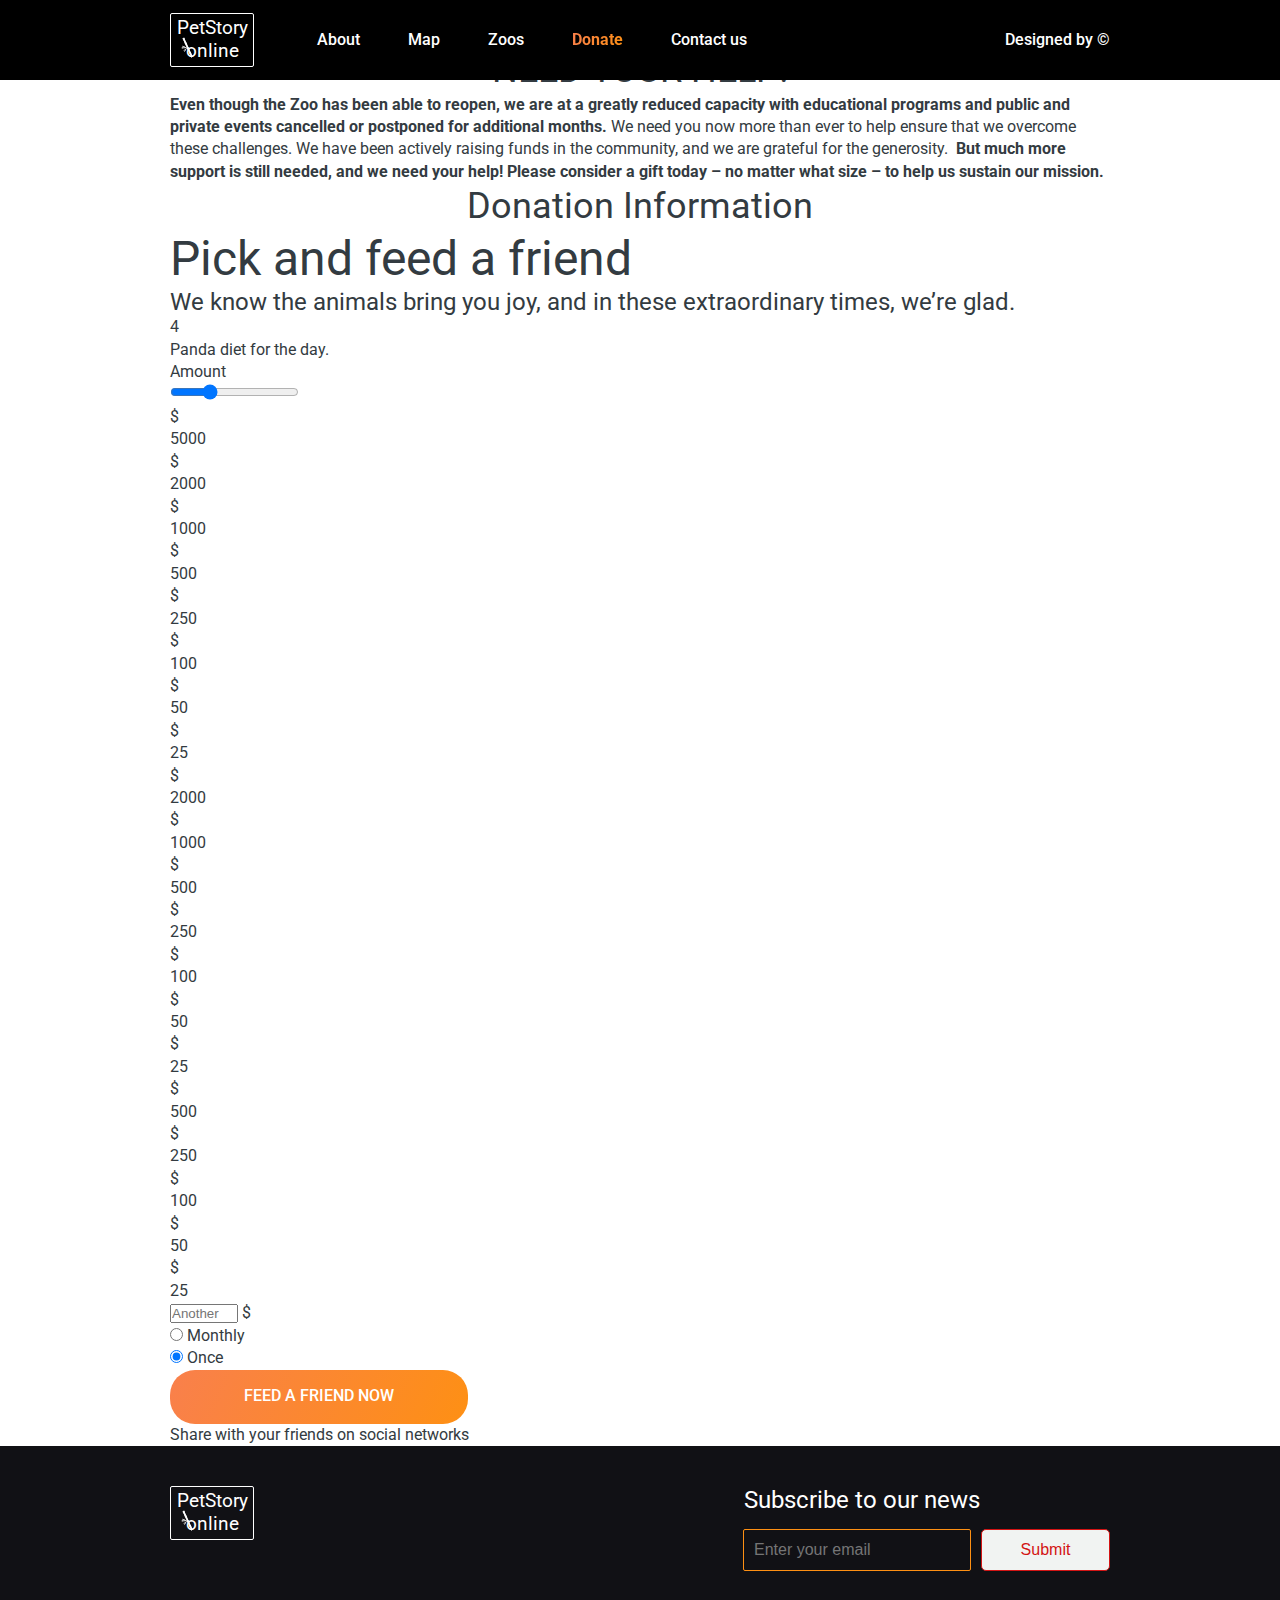
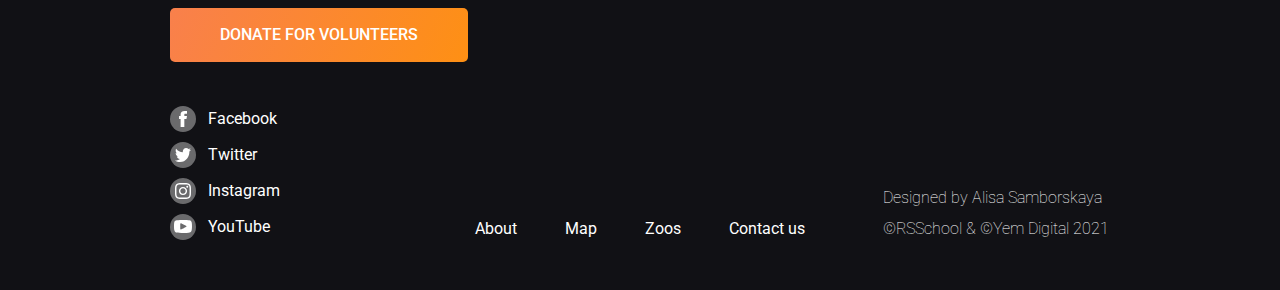
==== pages/donate/index.html @ 8df13113 "feat: add all html files" ====
<!DOCTYPE html>
<html lang="en">
<head>
    <meta charset="UTF-8">
    <meta http-equiv="X-UA-Compatible" content="IE=edge">
    <meta name="viewport" content="width=device-width, initial-scale=1.0">
    <link rel="preconnect" href="https://fonts.googleapis.com">
    <link rel="preconnect" href="https://fonts.gstatic.com" crossorigin>
    <link href="https://fonts.googleapis.com/css2?family=Roboto:ital,wght@0,100;0,300;0,400;0,500;1,700&display=swap" rel="stylesheet">
    <link rel="stylesheet" href="../../assets/styles/common.css">
    <link rel="stylesheet" href="../donate/style.css">
    <title>PetStory - Donate</title>
    <meta name="description" content="PetStory - online zoo with great and fun animals to watch">
    <link rel="icon" type="image/png" href="../../assets/favicon.ico">
</head>
<body>
    <header>
        <div class="wrapper">
            <div class="header-box">
                <div class="logo-mobile">
                    <a href="https://balaxon.github.io/online-zoo/pages/main/">PetStory online</a>
                </div>
                <div class="logo_and_menu">
                    <div class="nav-wrapper">
                        <div class="logo">
                            <span class="logo-text"><a href="https://balaxon.github.io/online-zoo/pages/main/"><div class="logo-bamboo"></div><h1>PetStory online</h1></a></span>
                        </div>
                        <div class="nav-and-designed">
                            <nav class="nav header-nav">
                                <li class="nav-item"><span class="nav-text"><a href="https://balaxon.github.io/online-zoo/pages/main/">About</a></span></li>
                                <li class="nav-item"><span class="nav-text"><a href="#">Map</a></span></li>
                                <li class="nav-item"><span class="nav-text"><a href="#">Zoos</a></span></li>
                                <li class="nav-item"><span class="nav-text active-page"><a href="#">Donate</a></span></li>
                                <li class="nav-item"><span class="nav-text"><a href="balaxon.github.io">Contact us</a></span></li>
                            </nav>
                            <div class="designed-text">
                                <a class="designed-link" href="https://www.figma.com/file/ypzT9idgAILaSRVRmDAJxn/online-zoo-3-weeks">Designed by ©</a>
                            </div>
                        </div>
                    </div>
                </div>
                <button class="burger"></button>
            </div>
        </div>
    </header>
    <main>
        <section class="header-filler"></section>
        <section class="page-logo"></section>
        <section class="donate">
            <div class="wrapper">
                <div class="donate-box">
                    <h3 class="donate-box-h3">THE ZOO HAS OFFICIALLY REOPENED BUT WE STILL NEED YOUR HELP!</h3>
                    <p>
                        <b>Even though the Zoo has been able to reopen, we are at a greatly reduced capacity with educational programs and public and private events cancelled or postponed for additional months.</b>
                        We need you now more than ever to help ensure that we overcome these challenges. We have been actively raising funds in the community, and we are grateful for the generosity.
                        <b>&nbspBut much more support is still needed, and we need your help! Please consider a gift today – no matter what size – to help us sustain our mission.</b>
                    </p>
                    <h3 class="donate-box-h3-2">Donation Information</h3>
                    <div class="donate-box-form">
                        <h2>Pick and feed a friend</h2>
                        <span class="subtitle">We know the animals bring you joy, and in these extraordinary times, we’re glad.</span>
                        <div class="feed-days-box">
                            <div class="feed-days-number-box">
                                <div class="feed-days-number">4</div>
                                <div class="feed-days-box-text"><span class="feed-days-animal-name">Panda</span> diet for the day.</div>
                            </div>
                            <div class="feed-days-splitter"></div>
                            <div class="feed-days-animal-image"></div>
                        </div>
                        <span class="feed-days-amount-text">Amount</span>
                        <form class="feed-days-donate-form" action="">
                            <div class="feed-days-range-background range-background-desktop range-disabled">
                                <div class="feed-days-range-line"></div>
                                <ul class="feed-days-range-points">
                                    <li class="range-point1"></li>
                                    <li class="range-point2"></li>
                                    <li class="range-point3"></li>
                                    <li class="range-point4"></li>
                                    <li class="range-point5"></li>
                                    <li class="range-point6"></li>
                                    <li class="range-point7"></li>
                                    <li class="range-point8"></li>
                                </ul>
                            </div>
                            <div class="feed-days-range-background range-background-desktop-small range-disabled">
                                <div class="feed-days-range-line"></div>
                                <ul class="feed-days-range-points">
                                    <li class="range-point1"></li>
                                    <li class="range-point2"></li>
                                    <li class="range-point3"></li>
                                    <li class="range-point4"></li>
                                    <li class="range-point5"></li>
                                    <li class="range-point6"></li>
                                    <li class="range-point7"></li>
                                </ul>
                            </div>
                            <div class="feed-days-range-background range-background-tablet range-disabled">
                                <div class="feed-days-range-line"></div>
                                <ul class="feed-days-range-points">
                                    <li class="range-point1"></li>
                                    <li class="range-point2"></li>
                                    <li class="range-point3"></li>
                                    <li class="range-point4"></li>
                                    <li class="range-point5"></li>
                                </ul>
                            </div>
                            <input class="donate-range-input" type="range" min="0" max="7" value="2">
                            <ul class="feed-days-range-dollars range-dollars-desktop range-disabled">
                                <li class="feed-days-range-donate-summ range-summ1">
                                    <div class="feed-days-range-dollar-logo">$</div>
                                    <span class="feed-days-range-summ">5000</span>
                                </li>
                                <li class="feed-days-range-donate-summ range-summ2">
                                    <div class="feed-days-range-dollar-logo">$</div>
                                    <span class="feed-days-range-summ">2000</span>
                                </li>
                                <li class="feed-days-range-donate-summ range-summ4">
                                    <div class="feed-days-range-dollar-logo">$</div>
                                    <span class="feed-days-range-summ">1000</span>
                                </li>
                                <li class="feed-days-range-donate-summ range-summ4">
                                    <div class="feed-days-range-dollar-logo">$</div>
                                    <span class="feed-days-range-summ">500</span>
                                </li>
                                <li class="feed-days-range-donate-summ range-summ5">
                                    <div class="feed-days-range-dollar-logo">$</div>
                                    <span class="feed-days-range-summ">250</span>
                                </li>
                                <li class="feed-days-range-donate-summ range-summ6">
                                    <div class="feed-days-range-dollar-logo">$</div>
                                    <span class="feed-days-range-summ">100</span>
                                </li>
                                <li class="feed-days-range-donate-summ range-summ7">
                                    <div class="feed-days-range-dollar-logo">$</div>
                                    <span class="feed-days-range-summ">50</span>
                                </li>
                                <li class="feed-days-range-donate-summ range-summ8">
                                    <div class="feed-days-range-dollar-logo">$</div>
                                    <span class="feed-days-range-summ">25</span>
                                </li>
                            </ul>
                            <ul class="feed-days-range-dollars range-dollars-desktop-small">
                                <li class="feed-days-range-donate-summ range-summ2">
                                    <div class="feed-days-range-dollar-logo">$</div>
                                    <span class="feed-days-range-summ">2000</span>
                                </li>
                                <li class="feed-days-range-donate-summ range-summ4">
                                    <div class="feed-days-range-dollar-logo">$</div>
                                    <span class="feed-days-range-summ">1000</span>
                                </li>
                                <li class="feed-days-range-donate-summ range-summ4">
                                    <div class="feed-days-range-dollar-logo">$</div>
                                    <span class="feed-days-range-summ">500</span>
                                </li>
                                <li class="feed-days-range-donate-summ range-summ5">
                                    <div class="feed-days-range-dollar-logo">$</div>
                                    <span class="feed-days-range-summ">250</span>
                                </li>
                                <li class="feed-days-range-donate-summ range-summ6">
                                    <div class="feed-days-range-dollar-logo">$</div>
                                    <span class="feed-days-range-summ">100</span>
                                </li>
                                <li class="feed-days-range-donate-summ range-summ7">
                                    <div class="feed-days-range-dollar-logo">$</div>
                                    <span class="feed-days-range-summ">50</span>
                                </li>
                                <li class="feed-days-range-donate-summ range-summ8">
                                    <div class="feed-days-range-dollar-logo">$</div>
                                    <span class="feed-days-range-summ">25</span>
                                </li>
                            </ul>
                            <ul class="feed-days-range-dollars range-dollars-tablet">
                                <li class="feed-days-range-donate-summ range-summ4">
                                    <div class="feed-days-range-dollar-logo">$</div>
                                    <span class="feed-days-range-summ">500</span>
                                </li>
                                <li class="feed-days-range-donate-summ range-summ5">
                                    <div class="feed-days-range-dollar-logo">$</div>
                                    <span class="feed-days-range-summ">250</span>
                                </li>
                                <li class="feed-days-range-donate-summ range-summ6">
                                    <div class="feed-days-range-dollar-logo">$</div>
                                    <span class="feed-days-range-summ">100</span>
                                </li>
                                <li class="feed-days-range-donate-summ range-summ7">
                                    <div class="feed-days-range-dollar-logo">$</div>
                                    <span class="feed-days-range-summ">50</span>
                                </li>
                                <li class="feed-days-range-donate-summ range-summ8">
                                    <div class="feed-days-range-dollar-logo">$</div>
                                    <span class="feed-days-range-summ">25</span>
                                </li>
                            </ul>
                            <div class="feed-days-selfsumm-box">
                                <div class="feed-days-selfsumm-container">
                                    <input type="number" min="1" max="9999" placeholder="Another amount" id="selfsumm-box">
                                    <label for="selfsumm-box" class="feed-days-selfsumm-dollar">$</label>
                                </div>
                            </div>
                            <div class="feed-days-period-box">
                                <div class="feed-days-period-item">
                                    <input type="radio" name="donate-radio" id="donate-radio1" required>
                                    <label for="donate-radio1">Monthly</label>
                                </div>
                                <div class="feed-days-period-item">
                                    <input type="radio" name="donate-radio" id="donate-radio2" checked>
                                    <label for="donate-radio2">Once</label>
                                </div>
                            </div>
                            <button class="button feed-days-form-button">Feed a friend now</button>
                        </form>
                        <span class="donate-box-form-message">Share with your friends on social networks</span>
                    </div>
                </div>
            </div>
        </section>
    </main>
    <footer>
        <div class="wrapper">
            <div class="footer-box">
                <div class="footer-logo-and-donate-box">
                    <div class="logo">
                        <span class="logo-text"><a href="https://balaxon.github.io/online-zoo/pages/main/"><div class="logo-bamboo"></div>PetStory online</a></span>
                    </div>
                    <form class="footer-donate-form" action="https://balaxon.github.io/online-zoo/pages/donate/">
                        <button class="button footer_donate_button">donate for volunteers</button>
                    </form>
                </div>
                <div class="footer-subscribe-box">
                    <span class="subtitle">Subscribe to our news</span>
                    <form class="footer-subscribe-form" action="#">
                        <input class="footer-email" type="email" value="" placeholder="Enter your email" required>
                        <button class="footer_email_button">Submit</button>
                    </form>
                </div>
                <div class="footer-socials-box">
                    <div class="footer-socials-item">
                        <a href="https://ru-ru.facebook.com">
                            <div class="socials-item-icon icon-facebook"></div>
                            <p class="socials-item-name">Facebook</p>
                        </a>
                    </div>
                    <div class="footer-socials-item">
                        <a href="https://twitter.com ">
                            <div class="socials-item-icon icon-twitter"></div>
                            <p class="socials-item-name">Twitter</p>
                        </a>
                    </div>
                    <div class="footer-socials-item">
                        <a href="https://instagram.com">
                            <div class="socials-item-icon icon-instagram"></div>
                            <p class="socials-item-name">Instagram</p>
                        </a>
                    </div>
                    <div class="footer-socials-item">
                        <a href="https://www.youtube.com">
                            <div class="socials-item-icon icon-youtube"></div>
                            <p class="socials-item-name">YouTube</p>
                        </a>
                    </div>
                </div>
                <nav class="nav footer-nav">
                    <li class="nav-item"><span class="nav-text"><a href="https://balaxon.github.io/online-zoo/pages/main/">About</a></span></li>
                    <li class="nav-item"><span class="nav-text"><a href="#">Map</a></span></li>
                    <li class="nav-item"><span class="nav-text"><a href="#">Zoos</a></span></li>
                    <li class="nav-item"><span class="nav-text"><a href="balaxon.github.io">Contact us</a></span></li>
                </nav>
                <div class="footer-designed-box">
                    <p>Designed by Alisa Samborskaya&nbsp&nbsp</p>
                    <p>©RSSchool & ©Yem Digital 2021</p>
                </div>
            </div>
        </div>
    </footer>
<script src="../../assets/scripts/burger.js"></script>
<script src="../../pages/donate/index.js"></script>    
</body>
</html>
---- assets/styles/common.css ----
* {
    margin: 0;
    padding: 0;
}

html {
    scroll-behavior: smooth;
}

body {
    font-family: 'Roboto', sans-serif;
    font-style: normal;
    font-weight: 400;
    font-size: 16px;
    line-height: 140%;
    color: #333B41;
}

section {
    display: flex;
}

h1 {
    font-family: 'Roboto';
    font-style: normal;
    font-weight: 400;
    font-size: 19.0145px;
    line-height: 120%;
    text-align: center;
    color: #FFFFFF;
    }

h2 {
    font-weight: 400;
    font-size: 48px;
    line-height: 120%;
}

h3 {
    font-weight: 400;
    font-size: 36px;
    line-height: 130%;
    text-align: center;
}

.subtitle {
    font-size: 24px;
    line-height: 120%;
}

li {
    list-style: none;
}

a {
    text-decoration: none;
    color: inherit;
}

.button {
    width: 298px;
    height: 54px;
    color: #FFFFFF;
    font-family: 'Roboto';
    font-weight: 500;
    font-size: 16px;
    line-height: 140%;
    text-transform: uppercase;
    background: linear-gradient(113.96deg, #F9804B 1.49%, #FE9013 101.44%);
    border: none;
    border-radius: 25px;
    cursor: pointer;
}

.button:hover {
    background: linear-gradient(113.96deg, #E47209, #E47209 101.44%);
    transform: scale(1.03);
}

.button:active {
    background: linear-gradient(113.96deg, #4B9200, #4B9200 101.44%);
    transform: scale(1);
}

/*----------------------------------------wrapper----------------------------------------*/

.wrapper {
    width: 1160px;
    height: 100%;
    margin: 0 auto;
}

/*----------------------------------------header----------------------------------------*/

header {
    position: relative;
    display: flex;
    height: 80px;
    color: #FFFFFF;
    background-color: #000000;
    margin-bottom: -80px;
    z-index: 500;
}

.header-box {
    display: flex;
    justify-content: space-between;
    align-items: center;
    height: 100%;
}

.logo-mobile {
    display: none;
    width: 47px;
    height: 29px;
    font-size: 12.2899px;
    line-height: 120%;
    text-align: center;
    background-image: url(../../assets/icons/bamboo.svg);
    background-position: 4px 12px;
    background-repeat: no-repeat;
    background-size: 15%;
}

.nav-wrapper {
    display: flex;
    gap: 63px;
}

.logo {
    display: flex;
    justify-content: center;
    align-items: center;
    width: 82px;
    height: 52px;
    text-align: center;
    border: 1px solid #FFFFFF;
    border-radius: 2px;
}

.logo-text {
    position: relative;
    font-size: 19.0145px;
    line-height: 120%;
}

.logo-bamboo {
    position: absolute;
    top: 20px;
    left: 10px;
    width: 20px;
    height: 20.98px;
    background-image: url(../../assets/icons/bamboo.svg);
    background-repeat: no-repeat;
}

.nav-and-designed {
    display: flex;
    justify-content: space-between;
    align-items: center;
}

nav {
    display: flex;
    justify-content: space-between;
    align-items: center;
    width: 472px;
    font-weight: 500;
}

.nav a:hover {
    text-decoration: underline;
    text-decoration-color: #FE9013;
    text-underline-offset: 7px;
}

.active-page {
    background-image: linear-gradient(113.96deg, #F9804B 1.49%, #FE9013 101.44%);
    -webkit-background-clip: text;
    -webkit-text-fill-color: transparent;
    background-clip: text;
    font-weight: bolder;
}

.nav-item .active-page a {
    text-decoration: none;
    user-select: none;
    cursor: default;
    pointer-events: none;
}

.designed-text {
    padding-left: 436px;
    font-weight: 500;
}

.burger {
    display: none;
    width: 24px;
    height: 22px;
    background-image: url(../../assets/icons/burger_closed.svg);
    background-position: center right;
    background-repeat: no-repeat;
    background-color: #000000;
    border: none;
    cursor: pointer;
    transition: 0.3s;
}

.burger:hover {
    transform: scale(1.2);
}

.burger:active {
    transform: scale(1);
}

.burger-open {
    left: 0;
}


/*----------------------------------------footer----------------------------------------*/

footer {
    padding: 40px 0 50px 0;
    background-color: #111115;
    z-index: 500;
}

.footer-box {
    display: flex;
    flex-wrap: wrap;
    justify-content: space-between;
    color: #FFFFFF;
}

.footer-logo-and-donate-box {
    display: flex;
    flex-direction: column;
    align-items: flex-start;
    gap: 68px;
    width: 50%;
}

.footer_donate_button {
    background: linear-gradient(113.96deg, #F9804B 1.49%, #FE9013 101.44%);
    border-radius: 5px;
}

.footer-subscribe-box {
    display: flex;
    flex-direction: column;
    align-items: flex-end;
    gap: 14px;
    width: 50%;
}

.footer-subscribe-box .subtitle {
    padding-right: 130px;
}

.footer-subscribe-form {
    display: flex;
    justify-content: flex-end;
    gap: 10px;
}

.footer-email {
    box-sizing: border-box;
    width: 228px;
    height: 42px;
    font-style: normal;
    font-weight: 400;
    font-size: 16px;
    line-height: 140%;
    padding: 10px 7px 10px 10px;
    color: #BDBDBD;
    background-color: transparent;
    border: 0.7px solid #FE9013;
    border-radius: 2px;
}

.footer_email_button {
    box-sizing: border-box;
    width: 129px;
    height: 42px;
    font-style: normal;
    font-weight: 400;
    font-size: 16px;
    line-height: 140%;
    background: #F1F3F2;
    border-radius: 5px;
    cursor: pointer;
}

.footer_email_button:hover {
    transform: scale(1.05);
}

.footer_email_button:active {
    transform: scale(1);
    color: #4B9200;
    border: 1px solid #4B9200;
}

input:focus {
    outline: none;
}

form:invalid input[type="email"]:focus {
    color: #D31414;
}

form:valid input[type="email"]:focus {
    color: #4B9200;
}

input[type="email"]:default {
    border: 0.7px solid #FE9013;;
}

input[type="email"]:focus:invalid {
    border: 0.7px solid #D31414;
}

input[type="email"]:focus:valid {
    border: 0.7px solid #4B9200;
}

form:invalid .footer_email_button {
    color: #D31414;
    border: 1px solid #D31414;
}

form:valid .footer_email_button {
    color: #333B41;
    border: 1px solid #333B41;
}

form:valid .footer_email_button:active {
    transform: scale(1);
    color: #4B9200;
    border: 1px solid #4B9200;
}

.footer-socials-box {
    display: flex;
    flex-direction: column;
    gap: 10px;
    width: 228px;
    padding-top: 44px;
}

.footer-socials-item a {
    display: flex;
    gap: 12px;
    align-items: center;
}

.socials-item-icon {
    width: 26px;
    height: 26px;
    background-color: rgba(196, 196, 196, 0.5);
    background-position: center;
    background-repeat: no-repeat;
    border-radius: 50%;
}

.footer-socials-item:hover {
    color: #E47209;
}

.footer-socials-item:active {
    color: #4B9200;
}

.footer-socials-item:hover .socials-item-icon {
    transform: scale(1.1);
    background-color: #E47209;
}

.footer-socials-item:active .socials-item-icon {
    transform: scale(1);
    background-color: #4B9200;
}

.icon-facebook {
    background-image: url(../../assets/icons/facebook.svg);
}

.icon-twitter {
    background-image: url(../../assets/icons/twitter.svg);
}

.icon-instagram {
    background-image: url(../../assets/icons/instagramm.svg);
}

.icon-youtube {
    background-image: url(../../assets/icons/icon-yt.svg);
}

.footer-nav {
    justify-content: center;
    align-items: flex-end;
    gap: 58px;
    width: 42%;
    font-weight: 400;
    color: #FFFFFF;
}

.footer-designed-box {
    display: flex;
    flex-direction: column;
    justify-content: flex-end;
    gap: 10px;
    font-weight: 100;
    line-height: 130%;
    text-underline-offset: 7px;
}

.footer-designed-box:hover {
    text-decoration: underline;
    text-decoration-color: #FE9013;
}

.footer-designed-box:active {
    color: #4B9200;
    text-decoration-color: #4B9200;
    text-decoration: underline;
}

/*----------------------------------------media----------------------------------------*/

@media (max-width: 1280px) {

    .wrapper {
        width: 940px;
    }

    nav {
        width: 430px;
    }

    .footer-nav {
        gap: 48px;
    }

    .designed-text {
        padding-left: 258px;
    }
}

@media (max-width: 980px) {

    h1 {
        font-size: 15.2116px;
        line-height: 120%;  
        color: #FE9013;
    }

    .wrapper {
        width: 600px;
    }

    header {
        position: fixed;
        width: 100%;
        height: 34px;
    }

    .logo-mobile {
        display: block;
    }

    .logo_and_menu {
        position: absolute;
        flex-direction: column;
        gap: 15px;
        top: 34px;
        left: 100%;
        width: 100%;
        padding: 10px 0 40px 10px;
        color: #333B41;
        background-color: #FFFFFF;
        box-shadow: 5px 2px 5px 0 grey;
        transition: 0.3s;
    }

    .nav-wrapper {
        display: flex;
        flex-direction: column;
        gap: 30px;
        margin: 0 auto;
        max-width: 640px;
    }

    header .logo {
        width: 65px;
        height: 41px;
        border: 0.8px solid #FE9013;
    }

    header .logo-bamboo {
        top: 17px;
        left: 8px;
        background-image: url(../../assets/icons/bamboo_mobile.svg);
    }

    .nav-and-designed {
        flex-direction: column;
        align-items: flex-start;
        gap: 15px;
    }

    header .nav {
        flex-direction: column;
        align-items: flex-start;
        gap: 14px;
    }

    .designed-text {
        padding-left: 0;
    }

    .burger {
        display: block;
    }

    footer {
        padding: 12px 0 12px 0;
    }

    .footer-box {
        gap: 43px 0;
    }

    .footer-logo-and-donate-box {
        gap: 31px;
    }

    .footer-subscribe-box,
    .socials-item-name {
        display: none;
    }

    .footer-socials-box {
        display: flex;
        flex-direction: column;
        align-items: flex-end;
        gap: 20px;
        width: 228px;
        padding-top: 0;
    }

    .footer-nav {
        width: 50%;
        gap: 36px;
    }
}

@media (max-width: 639px) {
    
    .wrapper {
        width: 300px;
    }

    header {
        position: fixed;
        width: 100%;
        height: 34px;
    }

    .nav-wrapper {
        display: flex;
        flex-direction: column;
        gap: 30px;
        margin: 0 auto;
        max-width: 300px;
    }

    .logo_and_menu {
        padding: 10px 0 40px 0px;
    }

    footer {
        padding: 21px 0 20px 0;
    }

    .footer-box {
        position: relative;
        gap: 30px;
    }

    .footer-logo-and-donate-box {
        justify-content: center;
        gap: 85px;
        width: 100%;
    }

    footer .logo {
        width: 100%;
        height: 23px;
        border: none;
    }

    footer .logo-bamboo {
        position: absolute;
        top: -5px;
        left: 71px;
        width: 20px;
        height: 20.98px;
        background-image: url(../../assets/icons/bamboo.svg);
        background-repeat: no-repeat;
    }

    .footer-socials-box {
        position: absolute;
        top: 52px;
        flex-direction: row;
        justify-content: center;
        gap: 30px;
        width: 100%;
    }

    .footer-nav {
        order: 10;
        width: 100%;
        gap: 30px;
    }

    .footer-designed-box {
        align-items: flex-end;
        width: 100%;
        font-size: 15px;
    }

    .designed-text {
        padding-left: 0;
    }
}

/*----------------------------------------js-classes----------------------------------------*/

.burger-open {
    left: 0;
}

.burger-x {
    background-image: url(../../assets/icons/burger_opened.svg);
}
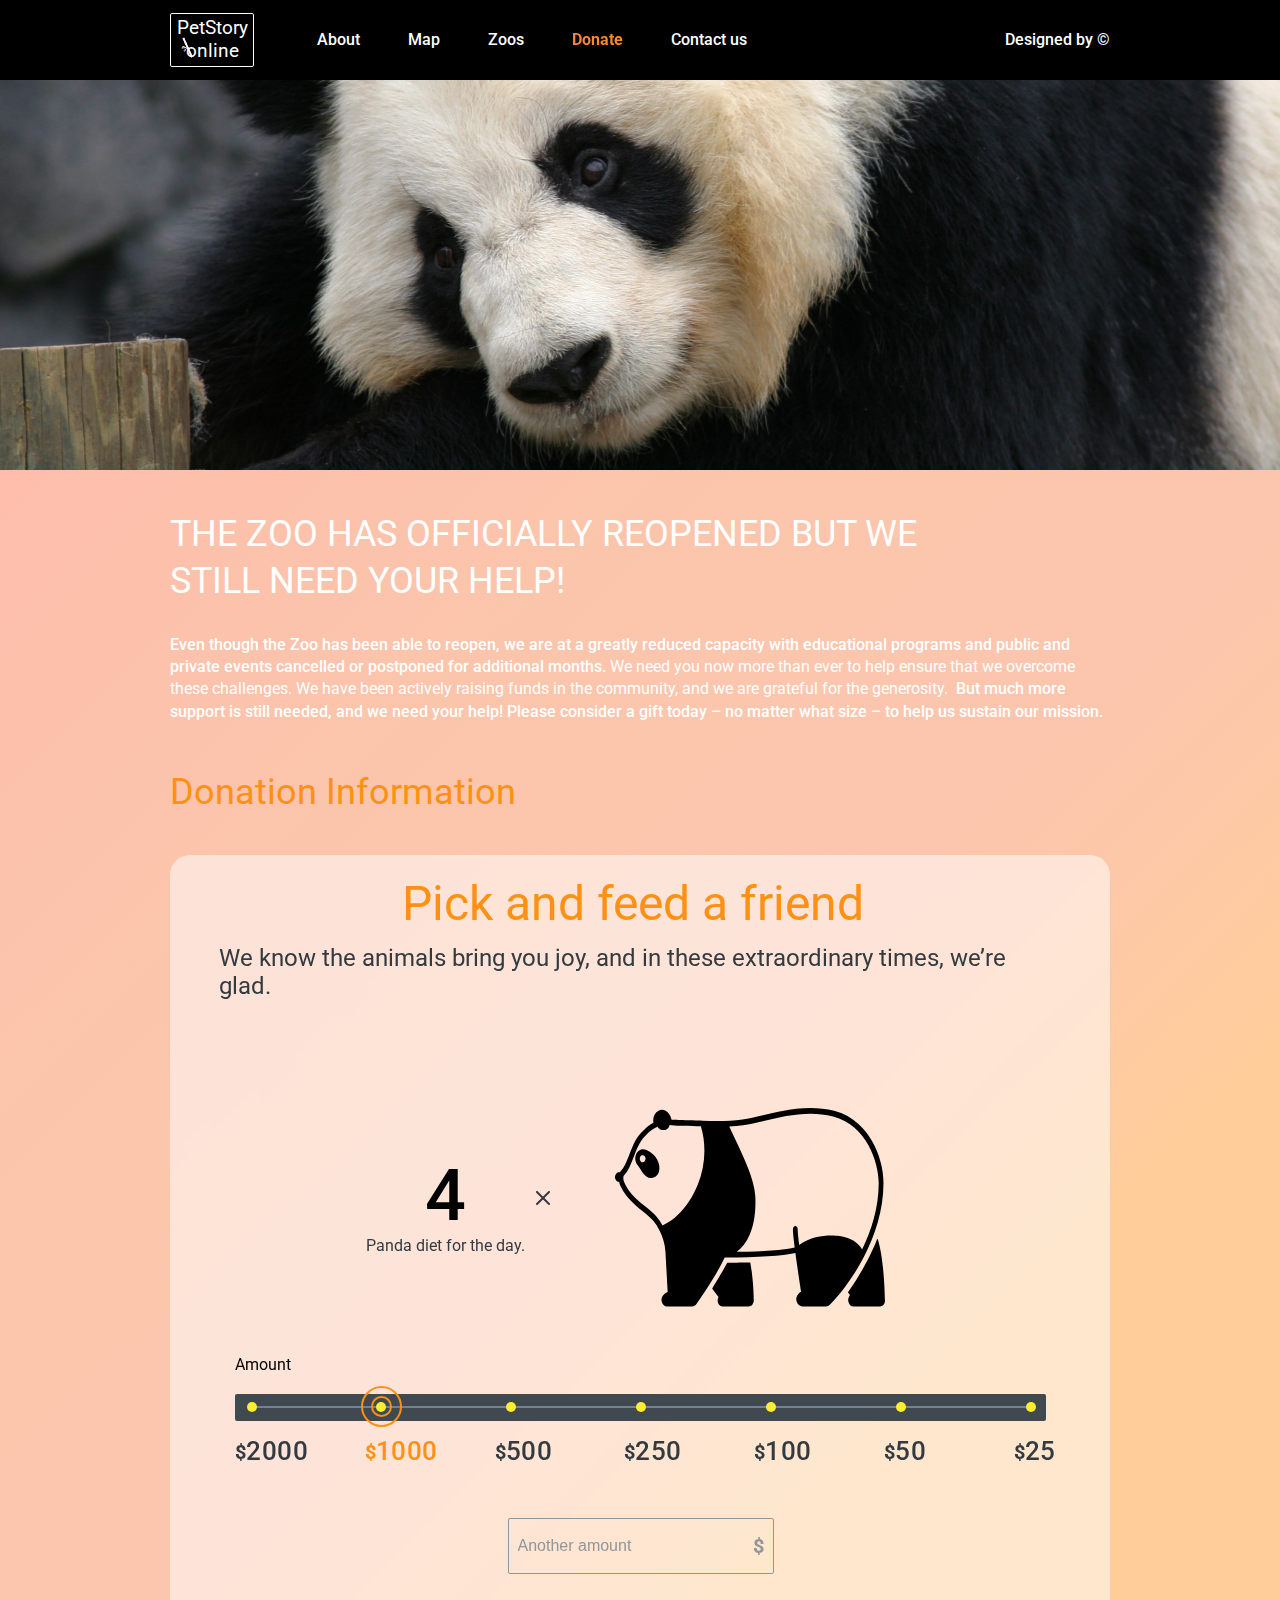
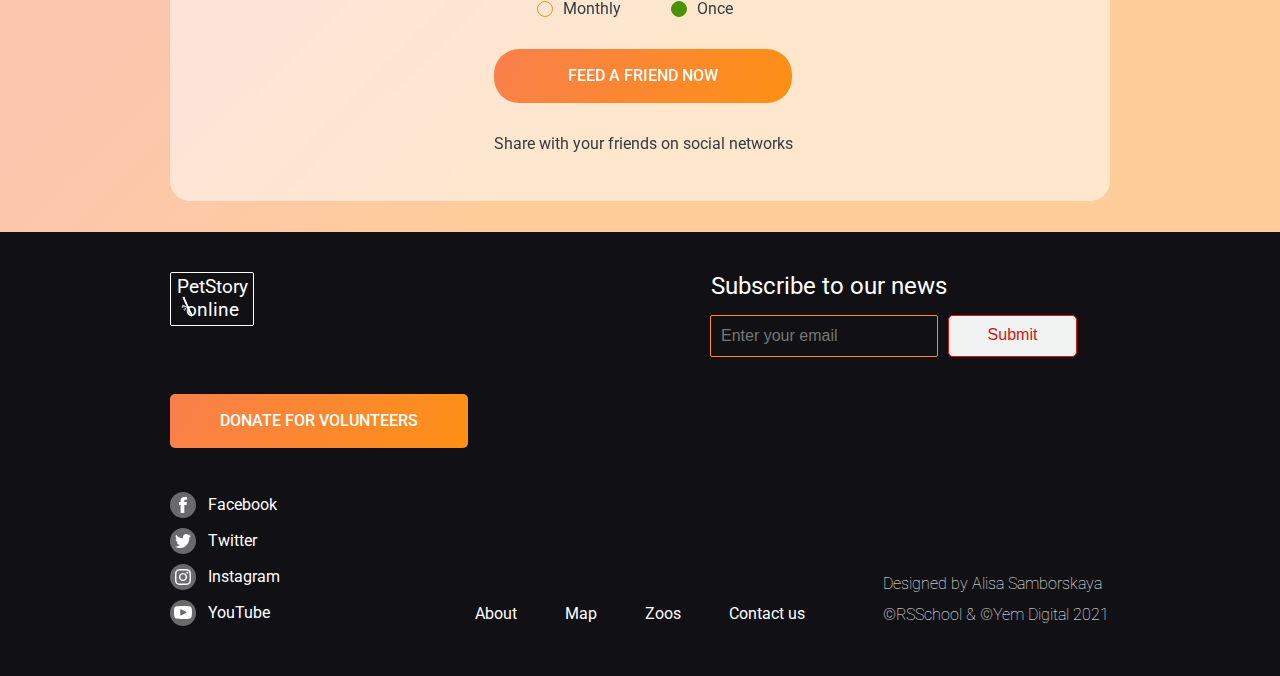
==== commit ae73508d: "fix: fix link and etc." ====
--- a/pages/donate/index.html
+++ b/pages/donate/index.html
@@ -18,20 +18,20 @@
         <div class="wrapper">
             <div class="header-box">
                 <div class="logo-mobile">
-                    <a href="https://balaxon.github.io/online-zoo/pages/main/">PetStory online</a>
+                    <a href="../../index.html">PetStory online</a>
                 </div>
                 <div class="logo_and_menu">
                     <div class="nav-wrapper">
                         <div class="logo">
-                            <span class="logo-text"><a href="https://balaxon.github.io/online-zoo/pages/main/"><div class="logo-bamboo"></div><h1>PetStory online</h1></a></span>
+                            <span class="logo-text"><a href="../../index.html"><div class="logo-bamboo"></div><h1>PetStory online</h1></a></span>
                         </div>
                         <div class="nav-and-designed">
                             <nav class="nav header-nav">
-                                <li class="nav-item"><span class="nav-text"><a href="https://balaxon.github.io/online-zoo/pages/main/">About</a></span></li>
+                                <li class="nav-item"><span class="nav-text"><a href="../../index.html">About</a></span></li>
                                 <li class="nav-item"><span class="nav-text"><a href="#">Map</a></span></li>
                                 <li class="nav-item"><span class="nav-text"><a href="#">Zoos</a></span></li>
                                 <li class="nav-item"><span class="nav-text active-page"><a href="#">Donate</a></span></li>
-                                <li class="nav-item"><span class="nav-text"><a href="balaxon.github.io">Contact us</a></span></li>
+                                <li class="nav-item"><span class="nav-text"><a href="https://github.com/balaxon">Contact us</a></span></li>
                             </nav>
                             <div class="designed-text">
                                 <a class="designed-link" href="https://www.figma.com/file/ypzT9idgAILaSRVRmDAJxn/online-zoo-3-weeks">Designed by ©</a>
@@ -220,9 +220,9 @@
             <div class="footer-box">
                 <div class="footer-logo-and-donate-box">
                     <div class="logo">
-                        <span class="logo-text"><a href="https://balaxon.github.io/online-zoo/pages/main/"><div class="logo-bamboo"></div>PetStory online</a></span>
-                    </div>
-                    <form class="footer-donate-form" action="https://balaxon.github.io/online-zoo/pages/donate/">
+                        <span class="logo-text"><a href="../../index.html"><div class="logo-bamboo"></div>PetStory online</a></span>
+                    </div>
+                    <form class="footer-donate-form" action="">
                         <button class="button footer_donate_button">donate for volunteers</button>
                     </form>
                 </div>
@@ -260,10 +260,10 @@
                     </div>
                 </div>
                 <nav class="nav footer-nav">
-                    <li class="nav-item"><span class="nav-text"><a href="https://balaxon.github.io/online-zoo/pages/main/">About</a></span></li>
+                    <li class="nav-item"><span class="nav-text"><a href="../../index.html">About</a></span></li>
                     <li class="nav-item"><span class="nav-text"><a href="#">Map</a></span></li>
                     <li class="nav-item"><span class="nav-text"><a href="#">Zoos</a></span></li>
-                    <li class="nav-item"><span class="nav-text"><a href="balaxon.github.io">Contact us</a></span></li>
+                    <li class="nav-item"><span class="nav-text"><a href="https://github.com/balaxon">Contact us</a></span></li>
                 </nav>
                 <div class="footer-designed-box">
                     <p>Designed by Alisa Samborskaya&nbsp&nbsp</p>
@@ -273,6 +273,6 @@
         </div>
     </footer>
 <script src="../../assets/scripts/burger.js"></script>
-<script src="../../pages/donate/index.js"></script>    
+<script src="script.js"></script>    
 </body>
 </html>--- a/pages/donate/style.css
+++ b/pages/donate/style.css
@@ -0,0 +1,698 @@
+h2,
+h3 {
+    color: #FE9013;
+    text-align: start;
+}
+
+/*----------------------------------------header----------------------------------------*/
+
+header {
+    margin-bottom: -4px;
+}
+
+.header-filler {
+    display: none;
+    width: 100%;
+    height: 34px;
+    background-color: #000000;
+}
+
+/*----------------------------------------page-logo----------------------------------------*/
+
+.page-logo {
+    height: 390px;
+    background-image: url(../../assets/images/panda_bg.jpg);
+    background-position: center;
+    background-repeat: no-repeat;
+    background-size: cover;
+}
+
+/*----------------------------------------donate----------------------------------------*/
+
+.donate {
+    padding: 40px 0 180px 0;
+    background: linear-gradient(315.75deg, rgba(254, 210, 144, 0.7) 30.06%, #FEBDAB 100.95%, rgba(254, 210, 144, 0.7) 106.36%), linear-gradient(315.75deg, rgba(254, 189, 171, 0.74) 30.06%, rgba(243, 169, 248, 0.66) 50.74%, #E0D8F0 80.49%, #EAF7FE 127.9%, #EAF7FE 149.54%), linear-gradient(315.75deg, rgba(254, 189, 171, 0.74) 30.06%, rgba(243, 169, 248, 0.66) 50.74%, #E0D8F0 80.49%, #EAF7FE 127.9%, #EAF7FE 149.54%);
+}
+
+.donate-box {
+    display: flex;
+    flex-direction: column;
+}
+
+.donate-box .donate-box-h3,
+.donate-box p {
+    color: #FFFFFF;
+}
+
+.donate-box-h3 {
+    margin-bottom: 9px;
+}
+
+.donate-box p {
+    line-height: 140%;
+    margin-bottom: 47px;
+    padding-right: 5px;
+}
+
+.donate-box b {
+    font-weight: 500;
+}
+
+.donate-box-h3-2 {
+    margin-bottom: 58px;
+}
+
+.donate-box-form {
+    display: flex;
+    flex-direction: column;
+    gap: 10px;
+    padding: 40px 92px 62px 92px;
+    background: rgba(255, 255, 255, 0.52);
+    backdrop-filter: blur(2px);
+    border-radius: 20px;
+}
+
+.donate-box-form h2 {
+    margin: 0 0 11px 251px;
+}
+
+.donate-box-form .subtitle {
+    margin-bottom: 50px;
+}
+
+.feed-days-box {
+    display: flex;
+    justify-content: center;
+    align-items: center;
+    gap: 11px;
+    margin:0 13px 37px 0;
+}
+
+.feed-days-number-box {
+    display: flex;
+    flex-direction: column;
+    gap: 11px;
+    margin-top: 55px;
+}
+
+.feed-days-number {
+    font-weight: 500;
+    font-size: 72px;
+    line-height: 80%;
+    text-align: center;
+    text-transform: uppercase;
+    color: #000000;
+}
+
+.feed-days-splitter {
+    width: 14px;
+    height: 14px;
+    background-image: url(../../assets/icons/x_icon.svg);
+    background-position: center;
+    background-repeat: no-repeat;
+    background-size: cover;
+    margin-right: 50px;
+    margin-top: 27px;
+}
+
+.feed-days-animal-image {
+    width: 284px;
+    height: 246px;
+    background-image: url(../../assets/icons/panda_widget1.svg);
+    background-position: center;
+    background-repeat: no-repeat;
+    background-size: cover;
+}
+
+.feed-days-amount-text {
+    margin-bottom: 8px;
+    color: #000000;
+}
+
+.feed-days-donate-form {
+    position: relative;
+    display: flex;
+    flex-direction: column;
+    gap: 25px;
+}
+
+.feed-days-range-background {
+    height: 27px;
+    background: #404950;
+    border-radius: 2px;
+}
+
+.feed-days-range-line {
+    margin: 12px 35px 0 31px;
+    height: 2px;
+    background: #72828E;
+}
+
+.feed-days-range-points {
+    z-index: 200;
+    display: flex;
+    justify-content: space-between;
+    margin: -6px 30px 0 26px;
+}
+
+.feed-days-range-points li {
+    width: 10px;
+    height: 10px;
+    background: #FFEE2E;
+    border-radius: 50%;
+}
+
+input[type="range"] {
+    height: 2px;
+    margin: -40px 24.55px 0 20.5px;
+    background-color: transparent;
+    -webkit-appearance: none;
+    -moz-appearance: none;
+    appearance: none;
+}
+
+input[type="range"]::-webkit-slider-thumb {
+    -webkit-appearance: none;
+    height: 21px;
+    width: 21px;
+    background: transparent;
+    border: 2px solid #FE9013;
+    outline: 2px solid #FE9013;
+    outline-offset: 8.52px;
+    border-radius: 50%;
+    cursor: pointer;
+}
+
+input[type=range]::-webkit-slider-runnable-track {
+    width: 100%;
+    cursor: pointer;
+}
+
+.feed-days-range-dollars {
+    display: flex;
+    justify-content: space-between;
+    margin: 8px 0 30px 0;
+}
+
+.feed-days-range-donate-summ {
+    display: flex;
+    align-items: flex-end;
+    width: 69px;
+    transition: 0.2s;
+}
+
+.feed-days-range-donate-summ span {
+    transition: 0.2s;
+}
+
+.active-summ,
+.active-summ span {
+    color: #FE9013;
+}
+
+.feed-days-range-dollar-logo {
+    font-size: 20px;
+    font-weight: bold;
+}
+
+.feed-days-range-summ {
+    margin-bottom: 2px;
+    font-weight: 500;
+    font-size: 26px;
+    line-height: 80%;
+    letter-spacing: 0.5px;
+    text-transform: uppercase;
+    color: #333B41;
+}
+
+.feed-days-selfsumm-box {
+    position: relative;
+    display: flex;
+    justify-content: center;
+    margin-bottom: -1px;
+}
+
+.feed-days-selfsumm-container {
+    position: relative;
+}
+
+
+input[type="number"] {
+    width: 225px;
+    height: 54px;
+    padding: 0 30px 0 9px;
+    margin: 0 auto;
+    background-color: transparent;
+    border: 1px solid #929699;
+    border-radius: 2px;
+    -webkit-appearance: none;
+    -moz-appearance: none;
+    appearance: none;
+}
+
+input[type="number"]::placeholder {
+    font-weight: 400;
+    font-size: 16px;
+    line-height: 140%;
+    color: #929699;
+}
+
+input[type="number"]::-webkit-outer-spin-button,
+input[type="number"]::-webkit-inner-spin-button {
+    -webkit-appearance: none;
+}
+
+input[type="number"]:invalid {
+    color: #D31414;
+    border: 1px solid #D31414;
+}
+
+input[type="number"]:invalid + label {
+    color: #D31414;
+}
+
+input[type="number"]:focus:valid {
+    color: #4B9200;
+    border: 1px solid #4B9200;
+}
+
+input[type="number"]:focus:valid + label {
+    color: #4B9200;
+}
+
+.feed-days-selfsumm-dollar {
+    position: absolute;
+    top: 17px;
+    right: 10px;
+    font-size: 20px;
+    font-weight: bold;
+    color: #929699;
+}
+
+.feed-days-period-box {
+    display: flex;
+    justify-content: center;
+    gap: 50px;
+    height: 21px;
+    margin: 0 12px 5px 0;
+}
+
+.feed-days-period-item {
+    display: flex;
+    align-items: center;
+    gap: 10px;
+}
+
+input[type="radio"],
+.feed-days-period-item:hover label {
+    cursor: pointer;
+}
+
+input[type="radio"] {
+    width: 16px;
+    height: 16px;
+    left: 0px;
+    top: 2px;
+    border: 1px solid #FE9013;
+    background-color: transparent;
+    border-radius: 50%;
+    -webkit-appearance: none;
+    -moz-appearance: none;
+    appearance: none;
+}
+
+input[type="radio"]:checked {
+    border: 1px solid #4B9200;
+    background-color: #4B9200;
+}
+
+.feed-days-form-button {
+    align-self: center;
+    margin: 0 0 20px 5px;
+}
+
+.donate-box-form-message {
+    margin-left: 5px;
+    text-align: center;
+    color: #333B41;
+}
+
+.range-disabled {
+    display: none;
+}
+
+@media (max-width: 1280px) {
+    
+    header {
+        margin-bottom: 0px;
+    }
+
+    /*----------------------------------------page-logo----------------------------------------*/
+
+    .page-logo {
+        background-position: 28.7% center;
+    }
+
+    /*----------------------------------------donate----------------------------------------*/
+
+    .donate {
+        padding: 41px 0 31px 0;
+    }
+
+    .donate-box-h3 {
+        margin-bottom: 29px;
+        padding-right: 100px;
+    }
+
+    .donate-box p {
+        margin-bottom: 46px;
+        padding-right: 6px;
+    }
+
+    .donate-box-h3-2 {
+        margin-bottom: 39px;
+    }
+
+    .donate-box-form {
+        gap: 10px;
+        padding: 20px 48px 45px 49px;
+    }
+
+    .donate-box-form h2 {
+        margin: 0 16px 1px 0;
+        text-align: center;
+    }
+
+    .feed-days-number-box {
+        margin-top: 56px;
+        margin-left: -3px;
+    }
+
+    .feed-days-splitter {
+        margin-right: 54px;
+    }
+
+    .feed-days-amount-text {
+        margin-bottom: 7px;
+        padding-left: 16px;
+        color: #000000;
+    }
+
+    .feed-days-donate-form {
+        padding: 0 16px;
+    }
+
+    .feed-days-range-points {
+        margin: -6px 10px 0 11.5px;
+    }
+
+    .feed-days-range-line {
+        margin: 12px 13px 0 13px;
+        height: 2px;
+        background: #72828E;
+    }
+    
+    input[type="range"] {
+        margin: -40px 4.5px 0 6.4px;
+    }
+
+    .feed-days-range-dollars {
+        margin: 8px -37px 30px 0;
+    }
+
+    .footer-subscribe-box {
+        width: 40%;
+        margin-right: 33px;
+    }
+}
+
+@media (max-width: 980px) {
+
+    .header-filler {
+        display: block;
+        width: 100%;
+        height: 34px;
+        background-color: #000000;
+    }
+
+    /*----------------------------------------page-logo----------------------------------------*/
+
+    .page-logo {
+        height: 335px;
+        background-position: 37% top;
+        background-size: cover;
+    }
+
+    /*----------------------------------------donate----------------------------------------*/
+
+    .donate {
+        padding: 31px 0 46px 0;
+    }
+
+    .donate-box-h3 {
+        margin-bottom: 18px;
+        padding-right: 0px;
+        font-size: 24px;
+        line-height: 120%;
+    }
+
+    .donate-box p {
+        margin-bottom: 30px;
+        padding-right: 0;
+    }
+
+    .donate-box-h3-2 {
+        margin-bottom: 29px;
+    }
+
+    .donate-box-form {
+        padding: 30px 0 31px 0;
+        text-align: center;
+    }
+
+    .donate-box-form h2 {
+        margin: 0 0 11px 0;
+        text-align: center;
+    }
+    
+    .donate-box-form .subtitle {
+        margin-bottom: 40px;
+    }
+
+    .feed-days-box {
+        margin: 0 13px 31px 0;
+    }
+
+    .feed-days-number-box {
+        margin-top: 56px;
+        margin-left: 0;
+    }
+
+    .feed-days-amount-text {
+        margin-bottom: -4px;
+        padding-left: 10px;
+        text-align: start;
+        color: #000000;
+    }
+
+    .feed-days-donate-form {
+        gap: 25px;
+        padding: 0;
+    }
+
+    .feed-days-range-points {
+        margin: -6px 35px 0 35px;
+    }
+
+    .feed-days-range-line {
+        margin: 12px 37px 0 37px;
+    }
+
+    input[type="range"] {
+        margin: -40px 30px 0 29px;
+    }
+
+    .feed-days-range-dollars {
+        margin: 8px -6px 30px 17px;
+    }
+
+    .feed-days-selfsumm-box {
+        margin-bottom: 6px;
+    }
+
+    input[type="number"] {
+        width: 140px;
+        height: 40px;
+    }
+
+    .feed-days-selfsumm-dollar {
+        top: 11px;
+    }
+
+    .feed-days-period-box {
+        margin: 0 19px 5px 0;
+    }
+
+    .feed-days-form-button {
+        margin: 0 0 20px 2px;
+    }
+    
+    .donate-box-form-message {
+        margin-left: 2px;
+    }
+
+}
+
+@media (max-width: 639px) {
+
+    /*----------------------------------------page-logo----------------------------------------*/
+
+    .page-logo {
+        height: 187px;
+        background-position: 33% top;
+        background-size: cover;
+    }
+
+    /*----------------------------------------donate----------------------------------------*/
+    
+    .donate {
+        padding: 31px 0 21px 0;
+    }
+
+    .donate-box p {
+        line-height: 138%;
+    }
+
+    .donate-box-h3-2 {
+        margin-bottom: 28px;
+        font-size: 24px;
+    }
+
+    .donate-box-form {
+        gap: 0;
+        padding: 20px 0 20px 0;
+        text-align: center;
+    }
+
+    .donate-box-form h2 {
+        margin: 0 0 11px 0;
+        font-size: 24px;
+        text-align: center;
+    }
+
+    .donate-box-form .subtitle {
+        margin-bottom: 40px;
+        font-size: 16px;
+        line-height: 135%;
+    }
+
+    .donate-box-form .subtitle {
+        margin-bottom: 11px;
+    }
+
+    .feed-days-box {
+        justify-content: space-between;
+        margin: 0 0 5px 0;
+    }
+
+    .feed-days-number-box {
+        flex-shrink: 0;
+        gap: 0;
+        margin-top: 37px;
+        margin-left: 0;
+    }
+    
+    .feed-days-number {
+        font-size: 40.6015px;
+    }
+
+    .feed-days-box-text {
+        font-size: 9.02255px;
+    }
+
+    .feed-days-splitter {
+        width: 9px;
+        height: 9px;
+        margin: 15px 0 0 -30px;
+    }
+
+    .feed-days-animal-image {
+        width: 160.15px;
+        height: 138.72px;
+    }
+
+    .feed-days-amount-text {
+        margin-bottom: 6.5px;
+        padding-left: 0;
+    }
+
+    .feed-days-donate-form {
+        gap: 12px;
+    }
+
+    .feed-days-range-background {
+        height: 14px;
+    }
+    
+    .feed-days-range-line {
+        margin: 6px 17px 0 17px;
+        height: 1px;
+    }
+    
+    .feed-days-range-points {
+        margin: -3px 18px 0 17px;
+    }
+    
+    .feed-days-range-points li {
+        width: 5px;
+        height: 5px;
+    }
+    
+    input[type="range"] {
+        margin: -21px 15px 0 14px;
+    }
+    
+    input[type="range"]::-webkit-slider-thumb {
+        height: 11.5px;
+        width: 11.5px;
+        border: 1px solid #FE9013;
+        outline: 1px solid #FE9013;
+        outline-offset: 4px;
+    }
+
+    .feed-days-range-dollars {
+        gap: 33px;
+        margin: 5px 0 10px 9px;
+    }
+
+    .feed-days-range-donate-summ {
+        align-items: flex-start;
+    }
+
+    
+    .feed-days-range-donate-summ span {
+        font-size: 13px;
+    }
+    
+    .feed-days-range-dollar-logo {
+        margin-top: -5px;
+        font-size: 10px;
+    }
+
+    .feed-days-selfsumm-box {
+        margin-bottom: 12px;
+    }
+
+    .feed-days-period-box {
+        margin: 0 20px 16px 0;
+    }
+
+    .feed-days-form-button {
+        margin: 0 0 30px 0;
+    }
+
+    .donate-box-form-message {
+        margin-left: -1px;
+    }
+
+}   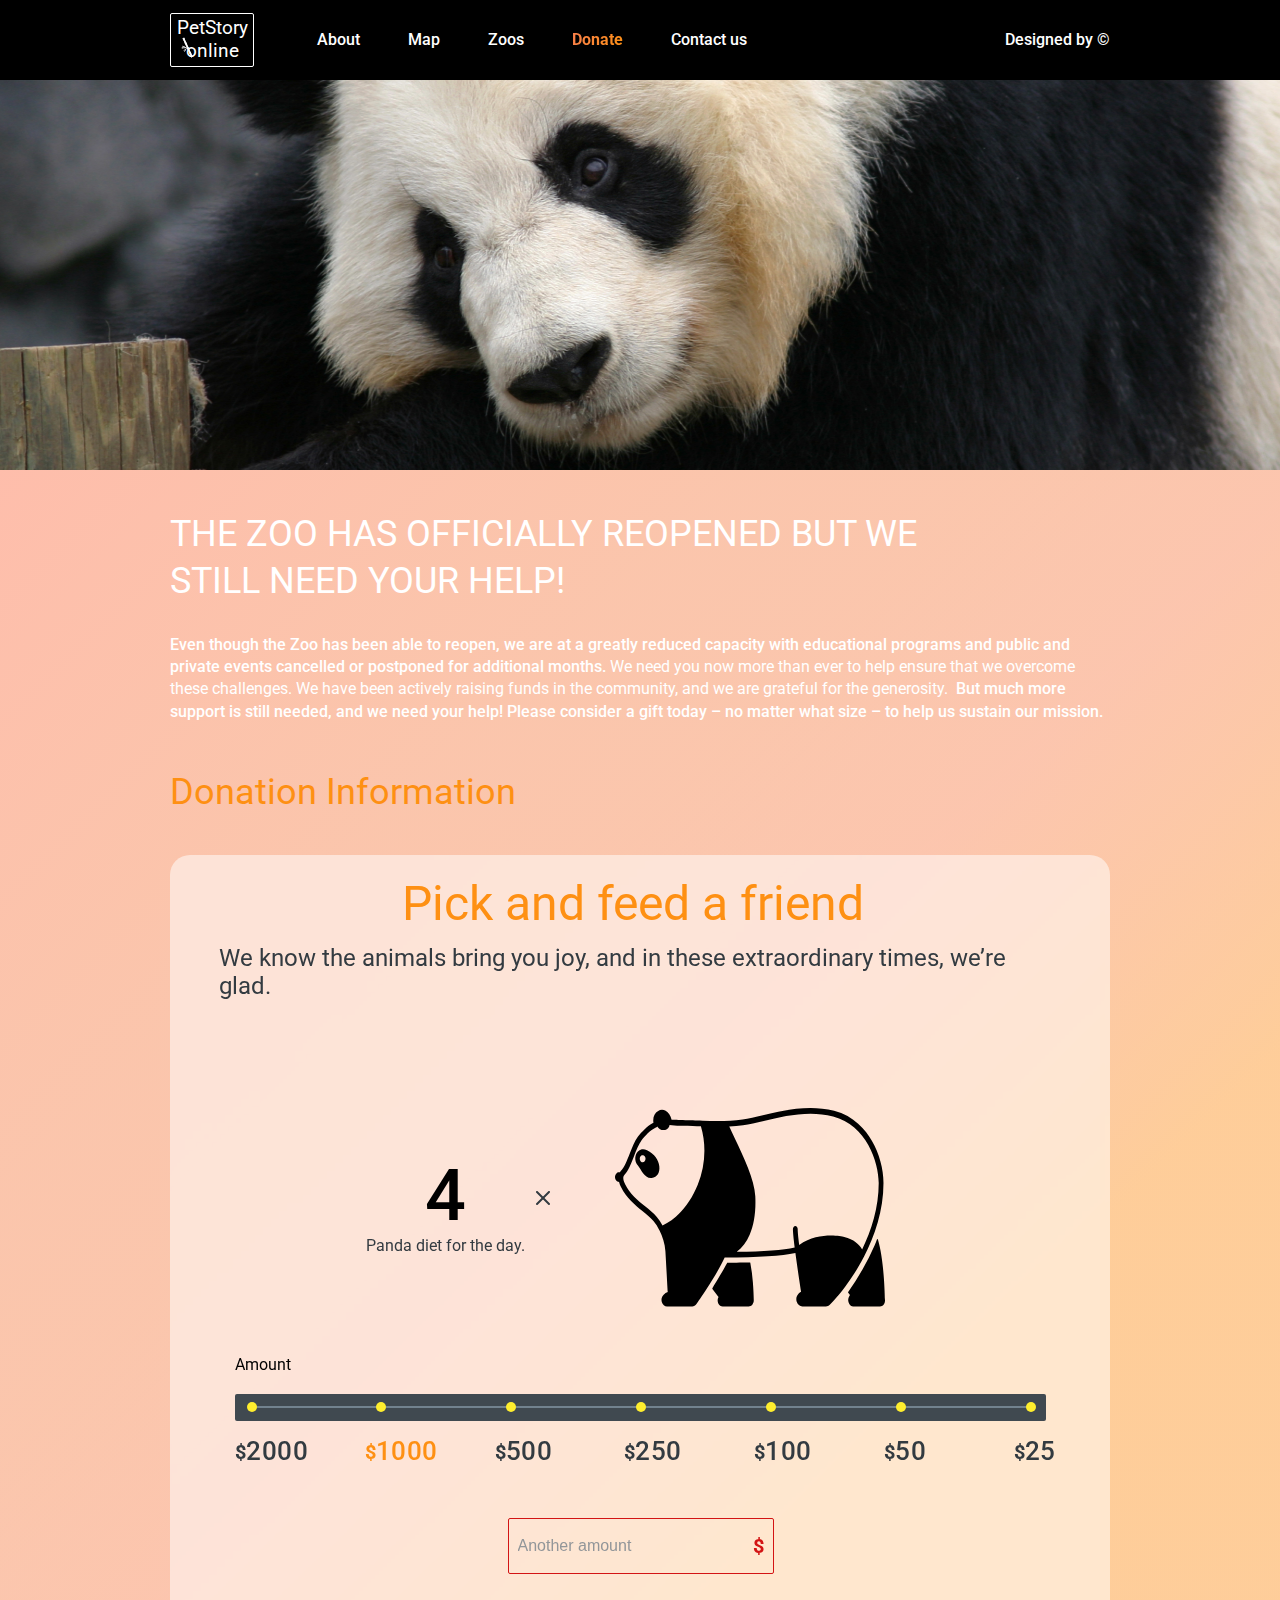
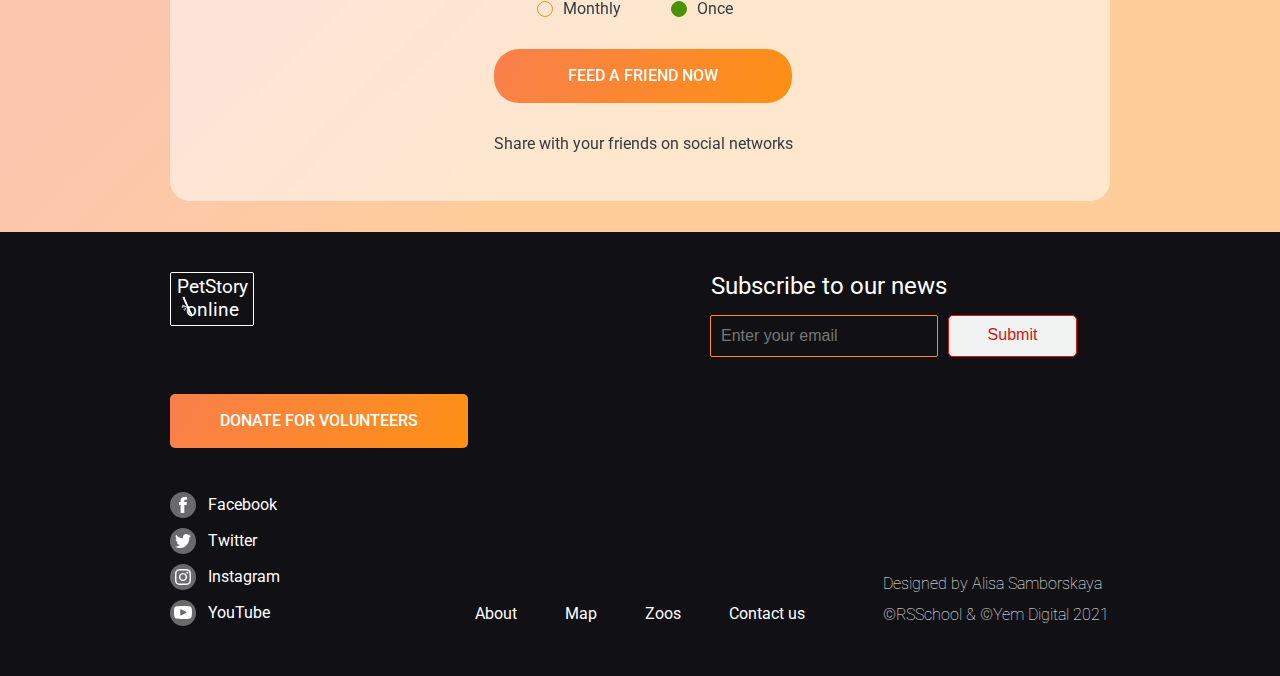
==== commit b75bb483: "feat: add donate css and html" ====
--- a/pages/donate/index.html
+++ b/pages/donate/index.html
@@ -45,6 +45,7 @@
     </header>
     <main>
         <section class="header-filler"></section>
+        <section class="page-fade"></section>
         <section class="page-logo"></section>
         <section class="donate">
             <div class="wrapper">
@@ -104,7 +105,7 @@
                                     <li class="range-point5"></li>
                                 </ul>
                             </div>
-                            <input class="donate-range-input" type="range" min="0" max="7" value="2">
+                            <input class="donate-range-input range-invisible" type="range" min="0" max="7" value="5">
                             <ul class="feed-days-range-dollars range-dollars-desktop range-disabled">
                                 <li class="feed-days-range-donate-summ range-summ1">
                                     <div class="feed-days-range-dollar-logo">$</div>
@@ -193,7 +194,7 @@
                             </ul>
                             <div class="feed-days-selfsumm-box">
                                 <div class="feed-days-selfsumm-container">
-                                    <input type="number" min="1" max="9999" placeholder="Another amount" id="selfsumm-box">
+                                    <input class="self-sum-input" type="number" min="1" max="9999" maxlength="4" placeholder="Another amount" id="selfsumm-box" required>
                                     <label for="selfsumm-box" class="feed-days-selfsumm-dollar">$</label>
                                 </div>
                             </div>
--- a/assets/styles/common.css
+++ b/assets/styles/common.css
@@ -120,6 +120,9 @@
     background-position: 4px 12px;
     background-repeat: no-repeat;
     background-size: 15%;
+    opacity: 1;
+    pointer-events: all;
+    transition: 0.3s;
 }
 
 .nav-wrapper {
@@ -217,6 +220,19 @@
 
 .burger-open {
     left: 0;
+}
+
+.page-fade {
+    position: fixed;
+    z-index: 300;
+    top: 34px;
+    left: 0;
+    width: 100vw;
+    height: 100vh;
+    background-color: rgba(0, 0, 0, 0.5);
+    opacity: 0;
+    pointer-events: none;
+    transition: 0.3s;
 }
 
 
@@ -433,7 +449,7 @@
 
 /*----------------------------------------media----------------------------------------*/
 
-@media (max-width: 1280px) {
+@media (max-width: 1440px) {
 
     .wrapper {
         width: 940px;
@@ -649,4 +665,17 @@
 
 .burger-x {
     background-image: url(../../assets/icons/burger_opened.svg);
+}
+
+.logo-fader {
+    opacity: 0;
+    pointer-events: none;
+}
+
+.page-fader {
+    opacity: 1;
+}
+
+.displayed {
+    pointer-events: all;
 }--- a/pages/donate/style.css
+++ b/pages/donate/style.css
@@ -160,6 +160,25 @@
     height: 10px;
     background: #FFEE2E;
     border-radius: 50%;
+    transition: 0.2s;
+}
+
+.range-point-active {
+    position: relative;
+    outline: 2px solid #FE9013;
+    outline-offset: 5px;
+}
+
+.range-point-active::after {
+    position: absolute;
+    left: 0;
+    content: '';
+    width: 10px;
+    height: 10px;
+    background: transparent;
+    border-radius: 50%;
+    outline: 2px solid #FE9013;
+    outline-offset: 13px;
 }
 
 input[type="range"] {
@@ -176,9 +195,6 @@
     height: 21px;
     width: 21px;
     background: transparent;
-    border: 2px solid #FE9013;
-    outline: 2px solid #FE9013;
-    outline-offset: 8.52px;
     border-radius: 50%;
     cursor: pointer;
 }
@@ -341,7 +357,7 @@
     display: none;
 }
 
-@media (max-width: 1280px) {
+@media (max-width: 1440px) {
     
     header {
         margin-bottom: 0px;
@@ -647,6 +663,18 @@
         width: 5px;
         height: 5px;
     }
+
+    .range-point-active {
+        outline: 1px solid #FE9013;
+        outline-offset: 2px;
+    }
+    
+    .range-point-active::after {
+        width: 5px;
+        height: 5px;
+        outline: 1px solid #FE9013;
+        outline-offset: 6px;
+    }
     
     input[type="range"] {
         margin: -21px 15px 0 14px;
@@ -655,9 +683,6 @@
     input[type="range"]::-webkit-slider-thumb {
         height: 11.5px;
         width: 11.5px;
-        border: 1px solid #FE9013;
-        outline: 1px solid #FE9013;
-        outline-offset: 4px;
     }
 
     .feed-days-range-dollars {
@@ -695,4 +720,4 @@
         margin-left: -1px;
     }
 
-}   +}